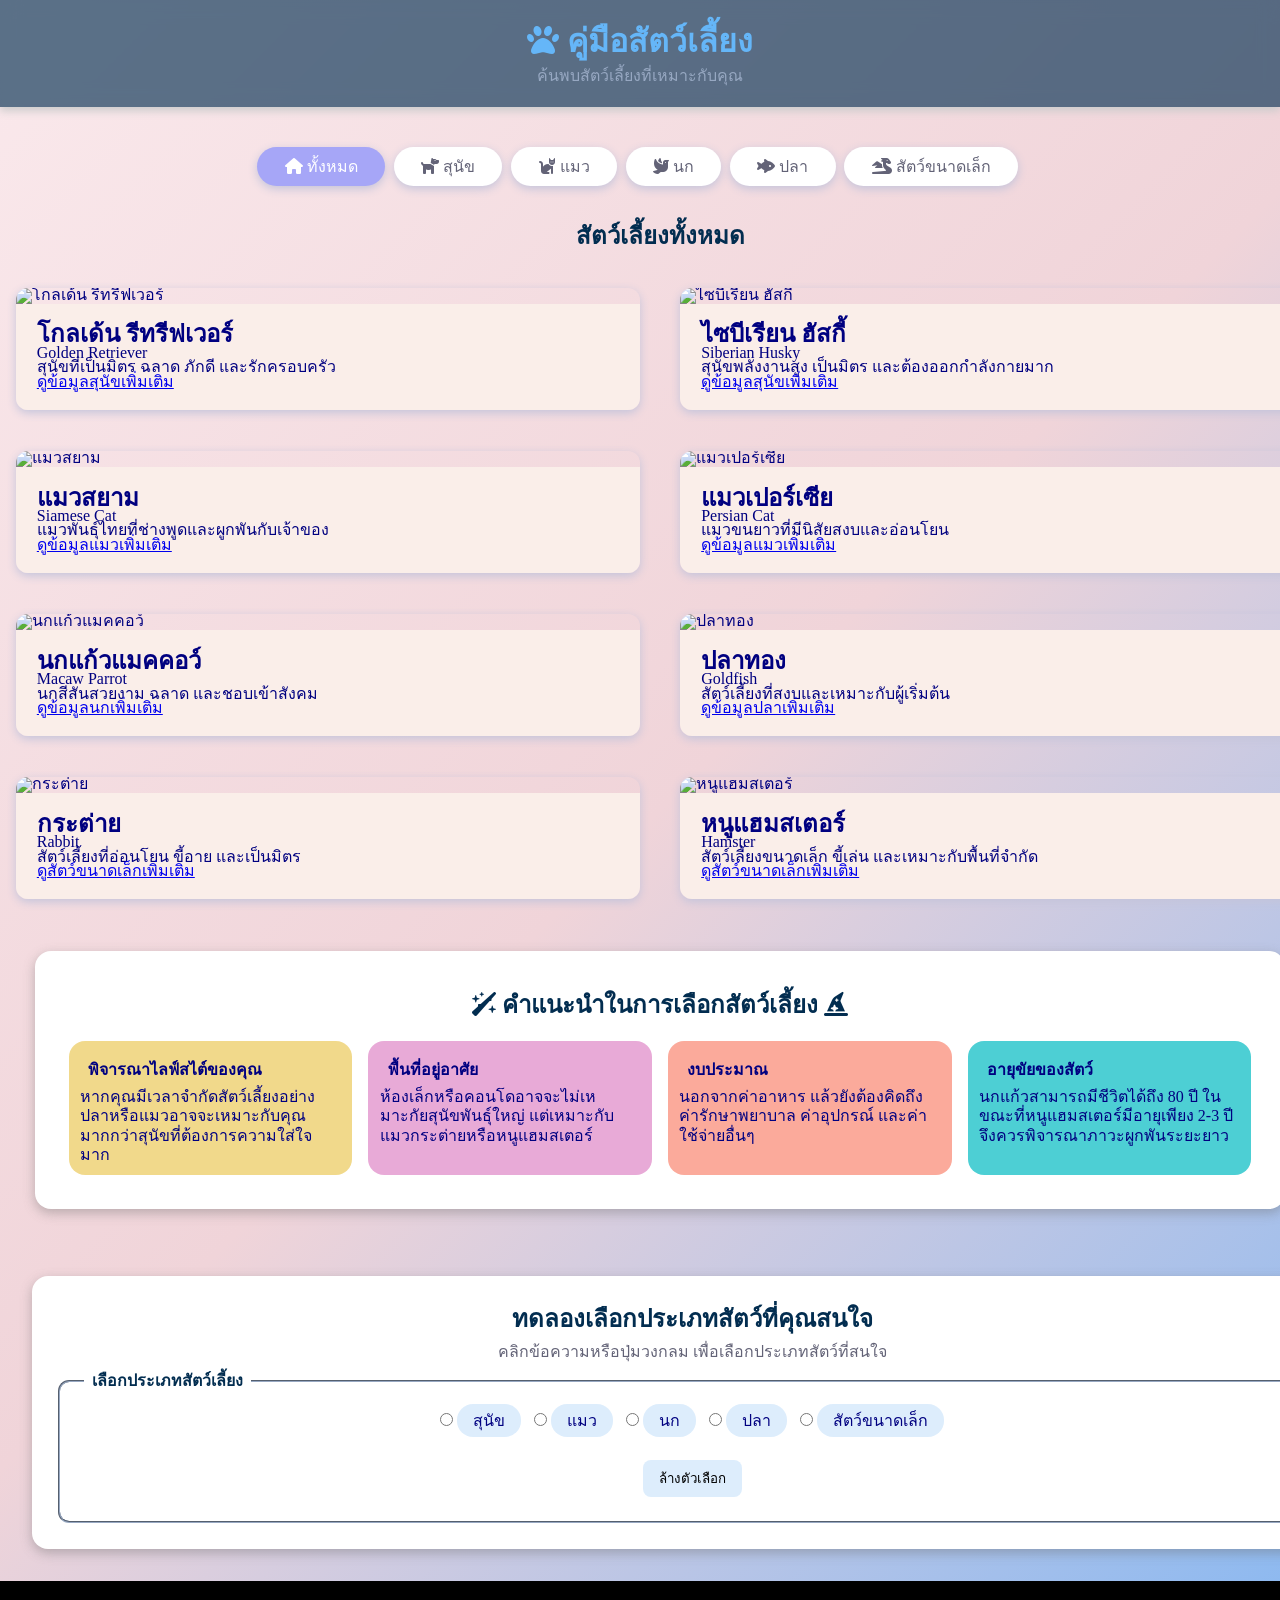
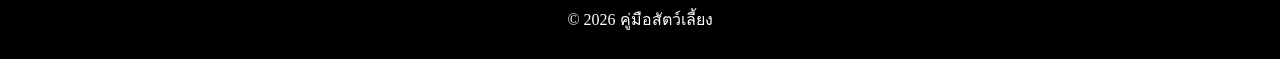
==== pet-02/index.html @ 9bc7a9c8 "pet-02" ====
<!DOCTYPE html>
<html lang="en">

<head>
    <meta charset="UTF-8">
    <meta name="viewport" content="width=device-width, initial-scale=1.0">
    <link href="https://fonts.googleapis.com/css2?family=Noto+Serif+Thai:wdth@62.5..100&display=swap" rel="stylesheet">

    <!-- Font Awesome Icons -->
    <link rel="stylesheet" href="https://cdnjs.cloudflare.com/ajax/libs/font-awesome/6.7.2/css/all.min.css">

    <title>คู่มือสัตว์เลี้ยง</title>

    <link rel="stylesheet" href="../css/pet-02-style.css">

</head>

<body>

    <!-- Header section -->
    <header class="header">
        <div class="header-content">
            <h1 class="header-title"><i class="fa-solid fa-paw"></i> คู่มือสัตว์เลี้ยง</h1>
            <p class="header-subtitle">ค้นพบสัตว์เลี้ยงที่เหมาะกับคุณ</p>
        </div>
    </header>


    <!--  radio button for pet  -->

    
        <input class="filter-radio   " type="radio" id="filter-all" name="fav-pet" checked>
        <input class="filter-radio" type="radio" id="filter-dog" name="fav-pet" >
        <input class="filter-radio" type="radio" id="filter-cat" name="fav-pet" >
        <input class="filter-radio" type="radio" id="filter-bird" name="fav-pet">
        <input class="filter-radio" type="radio" id="filter-fish" name="fav-pet" >
        <input class="filter-radio" type="radio" id="filter-small-pet" name="fav-pet" >





    <!--  navbar  -->
    <nav class="category-nav">
        <label for="filter-all"> <i class="fa-solid fa-house"></i> ทั้งหมด</label>
        <label for="filter-dog"><i class="fa-solid fa-dog"></i> สุนัข</label>
        <label for="filter-cat"><i class="fa-solid fa-cat"></i> แมว</label>
        <label for="filter-bird"><i class="fa-solid fa-dove"></i> นก</label>
        <label for="filter-fish"><i class="fa-solid fa-fish-fins"></i> ปลา</label>
        <label for="filter-small-pet"><i class="fa-solid fa-dragon"></i> สัตว์ขนาดเล็ก</label>



    </nav>


    <!-- main -->

    <main class="container">


        <h2 class="pet-title">
            <span class="category-hide show-all">สัตว์เลี้ยงทั้งหมด</span>
            <span class="category-hide show-dog">น้องสุนัข</span>
            <span class="category-hide show-cat">น้องแมว</span>
            <span class="category-hide show-bird">น้องนก</span>
            <span class="category-hide show-fish">น้องปลา</span>
            <span class="category-hide show-small-pet">น้องที่เป็นพวกตัวเล็ก</span>


        </h2>


        <div class="pet-grid">
            <article class="pet-card show-dog">
                <img src="https://i.pinimg.com/1200x/7c/4e/d8/7c4ed816a33088ee7d9ff4e930a044d1.jpg"
                    alt="โกลเด้น รีทรีฟเวอร์">

                <div class="pet-content ">
                    <h2>โกลเด้น รีทรีฟเวอร์</h2>
                    <p class="breed">Golden Retriever</p>
                    <p>สุนัขที่เป็นมิตร ฉลาด ภักดี และรักครอบครัว</p>
                    <p><a href="dog.html">ดูข้อมูลสุนัขเพิ่มเติม</a></p>
                </div>
            </article>

            <article class="pet-card show-dog">
                <img src="https://i.pinimg.com/1200x/bc/29/b2/bc29b228bd04a54a6375f3ab59ffbff7.jpg"
                    alt="ไซบีเรียน ฮัสกี้">

                <div class="pet-content">
                    <h2>ไซบีเรียน ฮัสกี้</h2>
                    <p class="breed">Siberian Husky</p>
                    <p>สุนัขพลังงานสูง เป็นมิตร และต้องออกกำลังกายมาก</p>
                    <p><a href="dog.html">ดูข้อมูลสุนัขเพิ่มเติม</a></p>
                </div>
            </article>

            <article class="pet-card show-cat">
                <img src="https://i.pinimg.com/1200x/cc/4b/df/cc4bdf53daeda08b84c4ab098f3c221b.jpg" alt="แมวสยาม">

                <div class="pet-content">
                    <h2>แมวสยาม</h2>
                    <p class="breed">Siamese Cat</p>
                    <p>แมวพันธุ์ไทยที่ช่างพูดและผูกพันกับเจ้าของ</p>
                    <p><a href="cat.html">ดูข้อมูลแมวเพิ่มเติม</a></p>
                </div>
            </article>

            <article class="pet-card show-cat">
                <img src="https://i.pinimg.com/736x/42/bf/dd/42bfddd3b14d103c4a5ca5618ec0b27f.jpg" alt="แมวเปอร์เซีย">

                <div class="pet-content">
                    <h2>แมวเปอร์เซีย</h2>
                    <p class="breed">Persian Cat</p>
                    <p>แมวขนยาวที่มีนิสัยสงบและอ่อนโยน</p>
                    <p><a href="cat.html">ดูข้อมูลแมวเพิ่มเติม</a></p>
                </div>
            </article>

            <article class="pet-card show-bird">
                <img src="https://i.pinimg.com/736x/f9/07/ec/f907ecfecd201d05cbed73ead395afbb.jpg" alt="นกแก้วแมคคอว์">

                <div class="pet-content">
                    <h2>นกแก้วแมคคอว์</h2>
                    <p class="breed">Macaw Parrot</p>
                    <p>นกสีสันสวยงาม ฉลาด และชอบเข้าสังคม</p>
                    <p><a href="bird.html">ดูข้อมูลนกเพิ่มเติม</a></p>
                </div>
            </article>

            <article class="pet-card show-fish">
                <img src="https://i.pinimg.com/736x/ee/09/4f/ee094ff4e170550e4f892e3a0fd78db3.jpg" alt="ปลาทอง">

                <div class="pet-content">
                    <h2>ปลาทอง</h2>
                    <p class="breed">Goldfish</p>
                    <p>สัตว์เลี้ยงที่สงบและเหมาะกับผู้เริ่มต้น</p>
                    <p><a href="fish.html">ดูข้อมูลปลาเพิ่มเติม</a></p>
                </div>
            </article>

            <article class="pet-card show-small-pet">
                <img src="https://i.pinimg.com/1200x/b2/a4/6e/b2a46ef9c95aa740d17433a67edd6491.jpg" alt="กระต่าย">

                <div class="pet-content">
                    <h2>กระต่าย</h2>
                    <p class="breed">Rabbit</p>
                    <p>สัตว์เลี้ยงที่อ่อนโยน ขี้อาย และเป็นมิตร</p>
                    <p><a href="small-pets.html">ดูสัตว์ขนาดเล็กเพิ่มเติม</a></p>
                </div>
            </article>

            <article class="pet-card show-small-pet">
                <img src="https://i.pinimg.com/736x/a0/43/94/a04394c647af7860799f3e99869bceec.jpg" alt="หนูแฮมสเตอร์">

                <div class="pet-content">
                    <h2>หนูแฮมสเตอร์</h2>
                    <p class="breed">Hamster</p>
                    <p>สัตว์เลี้ยงขนาดเล็ก ขี้เล่น และเหมาะกับพื้นที่จำกัด</p>
                    <p><a href="small-pets.html">ดูสัตว์ขนาดเล็กเพิ่มเติม</a></p>
                </div>
            </article>
        </div>

            <tipbox>
            
                <div class="tip-box">
                    <div class="tip-card">
                        <h2 class="tip-b"><i class="fa-solid fa-wand-sparkles"></i> คำแนะนำในการเลือกสัตว์เลี้ยง <i
                                class="fa-solid fa-hat-wizard"></i>
                        </h2>
            
                        <span class="tip-tager">
                            <div class=" tip-box-tag color-box-x">
            
                                <h4 class="tag">พิจารณาไลฟ์สไต์ของคุณ</h4>
                                หากคุณมีเวลาจำกัดสัตว์เลี้ยงอย่างปลาหรือแมวอาจจะเหมาะกับคุณมากกว่าสุนัขที่ต้องการความใส่ใจมาก
            
                            </div>
                            <div class="tip-box-tag color-box-y">
                                <h4 class="tag">พื้นที่อยู่อาศัย</h4>
                                ห้องเล็กหรือคอนโดอาจจะไม่เหมาะกัยสุนัขพันธ์ุใหญ่ แต่เหมาะกับแมวกระต่ายหรือหนูแฮมสเตอร์
                            </div>
                            <div class="tip-box-tag color-box-z">
                                <h4 class="tag">งบประมาณ</h4>
                                นอกจากค่าอาหาร แล้วยังต้องคิดถึงค่ารักษาพยาบาล ค่าอุปกรณ์ และค่าใช้จ่ายอื่นๆ
                            </div>
                            <div class="tip-box-tag color-box-o">
            
                                <h4 class="tag">อายุขัยของสัตว์</h4>
                                นกแก้วสามารถมีชีวิตได้ถึง 80 ปี ในขณะที่หนูแฮมสเตอร์มีอายุเพียง 2-3 ปี
                                จึงควรพิจารณาภาวะผูกพันระยะยาว
            
                            </div>
                        </span>
                    </div>
                </div>
            </tipbox>

        <!-- เรียนรู้การสร้าง radio button -->
        <section class="form-radio">

            <h2>ทดลองเลือกประเภทสัตว์ที่คุณสนใจ</h2>
            <p>คลิกข้อความหรือปุ่มวงกลม เพื่อเลือกประเภทสัตว์ที่สนใจ</p>


            <form action=" " method=" ">
                <fieldset>
                    <legend>เลือกประเภทสัตว์เลี้ยง</legend>

                    <div class="radio-option">
                        <div class="radio-item">
                            <input type="radio" id="fev-dog" name="fev-pet" value="สุนัข">
                            <label for="fev-dog">สุนัข</label>
                        </div>
                        <div class="radio-item">
                            <input type="radio" id="fev-cat" name="fev-pet" value="แมว">
                            <label for="fev-cat">แมว</label>
                        </div>
                        <div class="radio-item">
                            <input type="radio" id="fev-bird" name="fev-pet" value="Nok">
                            <label for="fev-bird">นก</label>
                        </div>
                        
                        <div class="radio-item">
                            <input type="radio" id="fev-fish" name="fev-pet" value="ปลา">
                            <label for="fev-fish">ปลา</label>
                        </div>
                        <div class="radio-item">
                            <input type="radio" id="fev-smallpet" name="fev-pet" value="สัตว์ขนาดเล็ก">
                            <label for="fev-smallpet">สัตว์ขนาดเล็ก</label>
                        </div>

                    </div>

                    <button type="reset" class="reset-btn">ล้างตัวเลือก</button>

                </fieldset>



            </form>

        </section>



    </main>









    <footer>
        <p>&copy; 2026 คู่มือสัตว์เลี้ยง </p>
    </footer>

</body>

</html>
---- css/pet-02-style.css ----
* {
  box-sizing: border-box;
  margin: 0;
  padding: 0;
}

html {
  scroll-behavior: smooth;
  /* font-size: 16px; */
}

body {
  line-height: 0.9;
  color: var(--text-color);
  background: linear-gradient(135deg, #fae9ec, #f0d4d9, #89b8f1);

  min-height: 100vh;
  display: flex;
  flex-direction: column;
}

:root {
  /* สีของเว็บ */
  --primary-color: #65b6f8;
  --primary-dark-color: #022d50;
  --secondary-color: #c8b0f5;
  --secodery-dark-clor: #29036e;

  /* เงา */
  --header-shadow: 0 4px 8px #cccccc;
  --card-shadow: 0 3px 10px rgb(196, 196, 219);

  /* สีขอบ */
  --border-color: #97a8c2;

  /* สีข้อความ */
  --text-color: navy;

  --nav-text-color: #636377;

  --light-text-clor: #ffffff;

  /* สีพื้น */
  --btn-bg-color: #a6a6f7;

  --footer-bg-color: black;
  --mute-bg-color:#d7eafcd5;
}

/* ======================
        Header
========================= */
.header {
  position: sticky;
  top: 0;
  backdrop-filter: blur(10px);

  background-color: #022d50a4;
  text-align: center;
  align-items: center;
  box-shadow: var(--header-shadow);
}

.header-content {
  text-align: center;
  padding-block: 1.5rem;
}

.header-title {
  color: var(--primary-color);
}

.header-subtitle {
  color: var(--border-color);
  margin-top: 0.8rem;
}

/* ======================
       nav
========================= */

.category-nav {
  padding-block: 2.5rem;
  text-align: center;

  

}

.category-nav label{

  color: var(--nav-text-color);
  padding: 0.7rem 1.7rem;
  box-shadow: var(--card-shadow);
  border-radius: 999px;
  margin-right: 0.3rem;
  background-color: var(--light-text-clor);
  transition: transform 0.5s;
  display: inline-block;
}

nav a:hover {
  transform: translateY(-10px);
}

/* hide filter */
.filter-radio{

  position: absolute;
  width: 1px;
  height: 1px;
  overflow: hidden;
  clip-path:inset(50%);


}
/* show filter*/

#filter-all:checked ~ .category-nav label[for="filter-all"], 
#filter-dog:checked ~ .category-nav label[for="filter-dog"],
#filter-cat:checked ~ .category-nav label[for="filter-cat"],
#filter-bird:checked ~ .category-nav label[for="filter-bird"],
#filter-fish:checked ~ .category-nav label[for="filter-fish"],
#filter-small-pet:checked ~ .category-nav label[for="filter-small-pet"]{
  background-color:var(--btn-bg-color) ;
  color: var(--light-text-clor);
}

/* hide title */
.category-hide {
  display: none;
}
/* show title */
#filter-all:checked ~ main .show-all,
#filter-dog:checked ~ main .show-dog,
#filter-cat:checked ~ main .show-cat,
#filter-bird:checked ~ main .show-bird,
#filter-fish:checked ~ main .show-fish,
#filter-small-pet:checked ~ main .show-small-pet
{
  display: inline;
}

/* hide card-pet */


#filter-dog:checked ~ main .pet-card ,
#filter-cat:checked ~ main .pet-card ,
#filter-bird:checked ~ main .pet-card ,
#filter-fish:checked ~ main .pet-card ,
#filter-small-pet:checked ~ main .pet-card 
{
  display: none;
}


/* show card-pet */

#filter-dog:checked ~ main .show-dog,
#filter-cat:checked ~ main .show-cat,
#filter-bird:checked ~ main .show-bird,
#filter-fish:checked ~ main .show-fish,
#filter-small-pet:checked ~ main .show-small-pet

{
  display: block;
}



nav a.active {
  background-color: var(--btn-bg-color);
  color: var(--light-text-clor);
}

/* ======================
       main
========================= */
.container {
  max-width: 1320px;
  margin: auto;
}

.pet-title {
  text-align: center;
  margin-bottom: 1.5rem;
  color: var(--primary-dark-color);
}

.pet-grid {
  display: grid;
  grid-template-columns: repeat(2, 1fr);
  gap: 0.55rem;

}

.pet-card {
  border: var(--border-color);
  box-shadow: var(--card-shadow);
  border-radius: 0.75rem;
  overflow: hidden;
  margin: 1rem;
  transition: 0.3s;
}

.pet-card img {
  height: 19rem;
  width: 100%;
  object-fit: cover;
}

.pet-card:hover {
  transform: translateY(-10px);
}

.pet-content {
  padding: 1.3rem;
  background-color: #faeee9;
}

.pet-content h2 {
  columns: var(--primary-dark-color);
}

/* ======================
       tipbox
========================= */
.head-tip {
  text-align: center;
  align-items: center;
  margin: 1rem;
}

.tip-box {
  display: flex;
  justify-content: center;
  align-items: center;
}

.tip-card {
  background-color: white;
  box-shadow: 0 4px 12px #6969696a;

  margin: 2.2rem;
  border-radius: 1rem;
  padding: 1.6rem;

  width: 82.5rem;

  text-align: center;
  align-items: center;
}
.tip-b {
  margin: 1rem;
  color: var(--primary-dark-color);
}

.tip-tager {
  display: grid;
  grid-template-columns: repeat(4, 1fr);
}

.tip-box-tag {
  padding: 0.7rem;
  /* font-size: 0.9rem; */
  line-height: 1.2;
  overflow-wrap: break-word;
  box-sizing: border-box;

  text-align: left;
  margin: 0.5rem;
  border-radius: 1rem;
}
.tag {
  margin: 0.5rem;
  text-align: left;
}
.color-box-x {
  background-color: #eed171d0;
}
.color-box-y {
  background-color: #e08ac8b9;
}
.color-box-z {
  background-color: #fa8a76b9;
}
.color-box-o {
  background-color: #04bcc2b4;
}




/* ======================
        Footer
========================= */
footer {
  background-color: var(--footer-bg-color);
  color: var(--light-text-clor);
  text-align: center;

  padding-block: 2rem;
  margin-top: auto;
}


/* ======================
        เลือกประเภทสัตว์เลี้ยง
========================= */

.form-radio {
  background-color: white;
  box-shadow: 0 4px 12px #6969696a;
  margin: 2rem;
  border-radius: 1rem;
  padding: 1.6rem;
  width: 82.5rem;

}
.form-radio h2 {
  text-align: center;
  color:#022d50;
    margin: 0.5rem;

}
.form-radio p {
  text-align: center;
  color: #636377;
    margin: 0.9rem;


}
.form-radio fieldset {
  padding: 1.5rem;
  border-color: var(--border-color);
  border-radius: 0.7rem;
}
.form-radio legend {
  padding: 0 0.5rem ;
  color:#022d50;
  font-weight: bold;

}
.form-radio legend {
  padding: 0 0.5rem ;
  color:#022d50;
  font-weight: bold;
 

}
.radio-option {
  display: flex;
  justify-content: center;
  gap: 0.8rem;
  flex-wrap:wrap ;
  

}
.radio-item label {
  background-color:var(--mute-bg-color);
  padding: 0.5rem 1rem;
  border-radius: 1rem;
  color:var(--text-color);

  cursor: pointer;
}
.radio-item input {
  accent-color: var(--btn-bg-color);
}

.radio-item input:checked + label {
  background-color:var(--secondary-color);
  color: var(--light-text-clor);


}
.reset-btn {
  background-color: var(--mute-bg-color);

  padding: 0.5rem 1rem ;
  cursor: pointer;
  border-radius: 0.5rem;
  border: none; 
  display: block;
  margin: 2rem auto 0 ;



}











/* ======================
        Responsive
========================= */
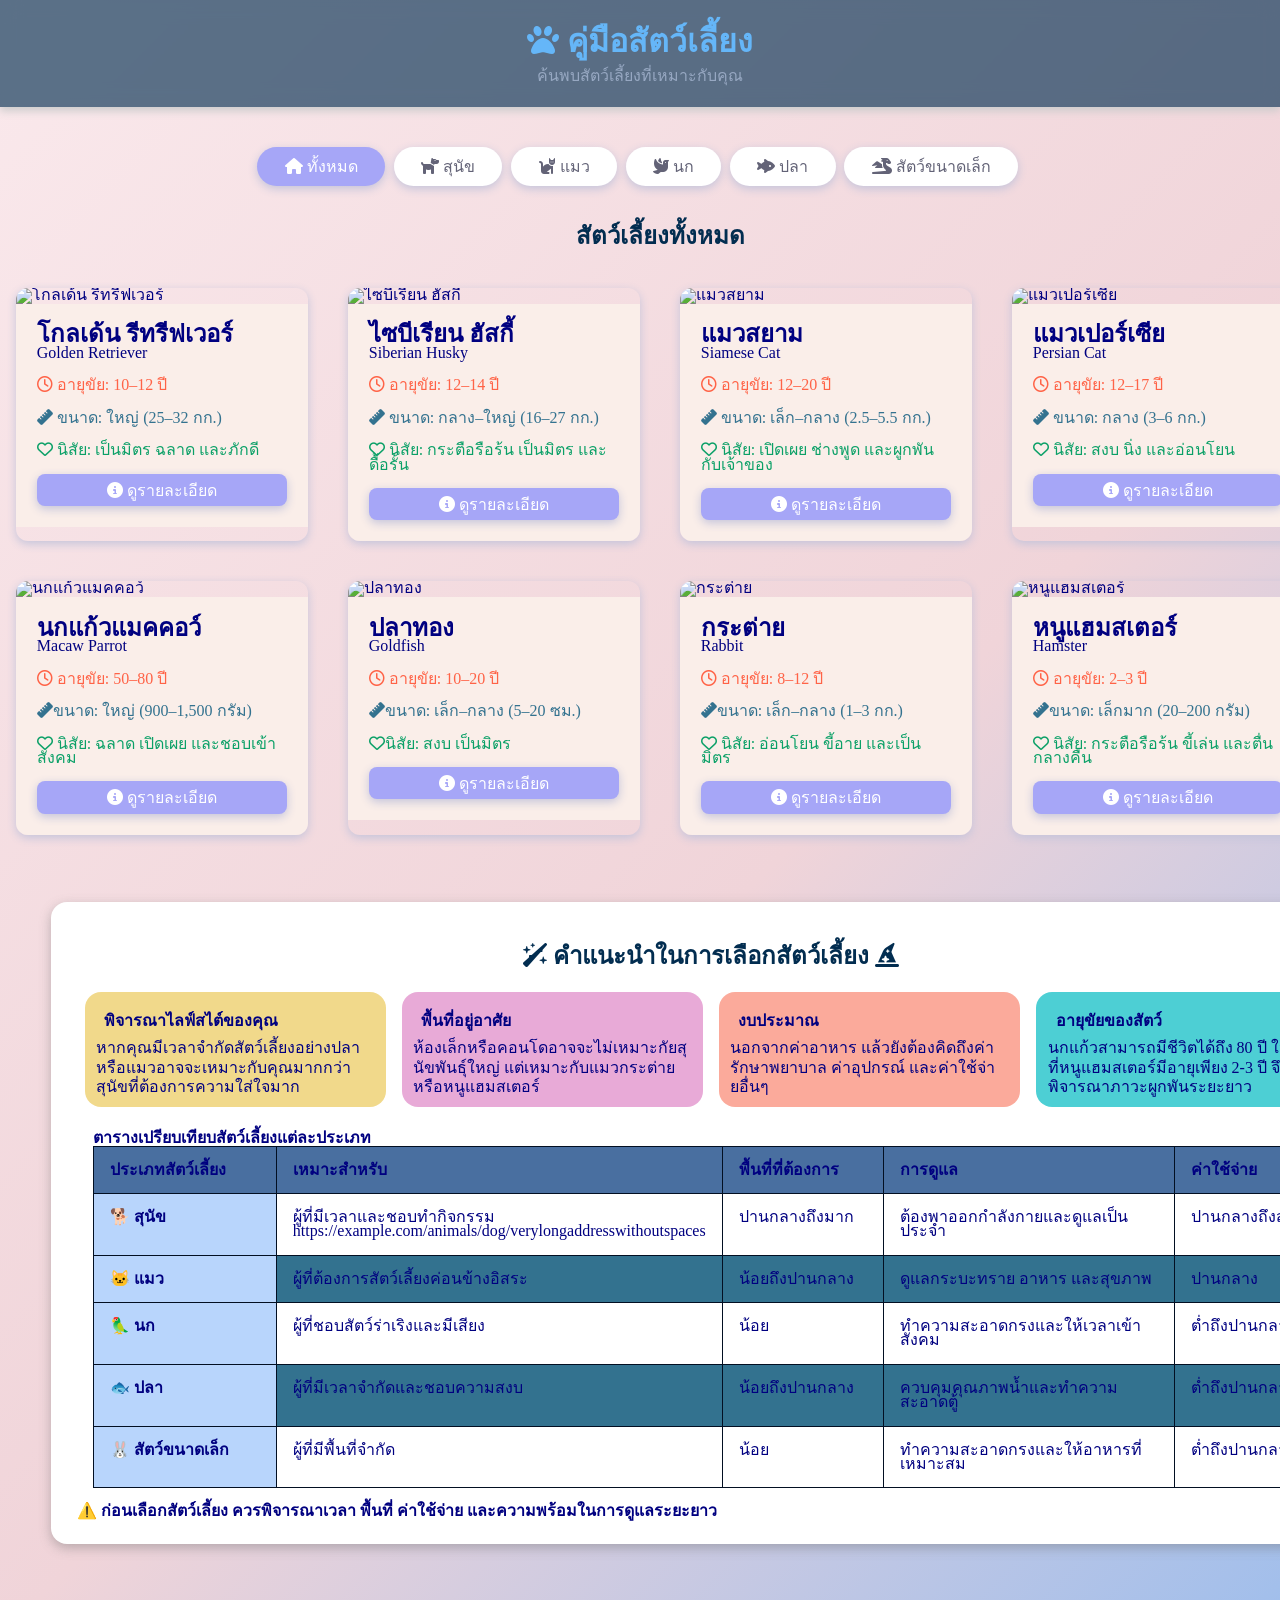
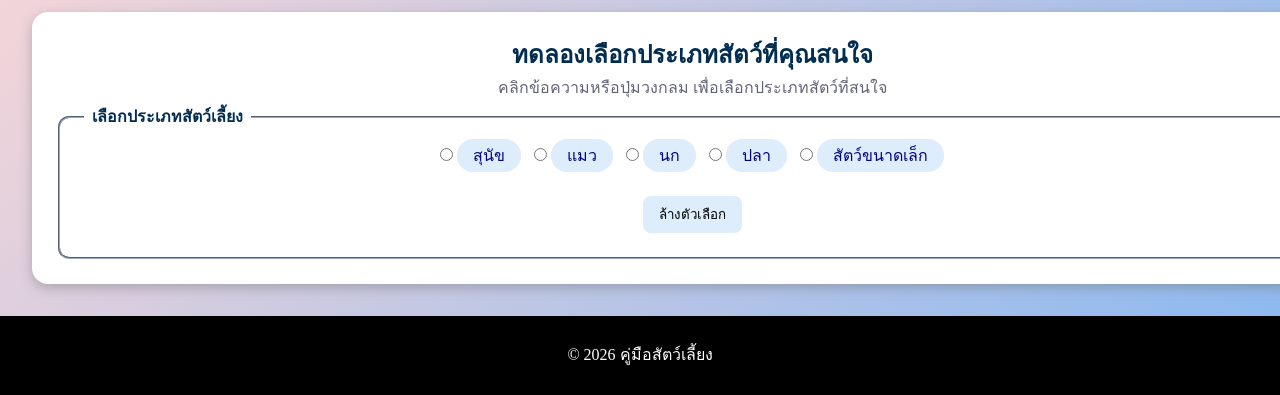
==== commit 7a11a8c1: "update" ====
--- a/pet-02/index.html
+++ b/pet-02/index.html
@@ -1,265 +1,626 @@
-<!DOCTYPE html>
+<!doctype html>
 <html lang="en">
-
-<head>
-    <meta charset="UTF-8">
-    <meta name="viewport" content="width=device-width, initial-scale=1.0">
-    <link href="https://fonts.googleapis.com/css2?family=Noto+Serif+Thai:wdth@62.5..100&display=swap" rel="stylesheet">
+  <head>
+    <meta charset="UTF-8" />
+    <meta name="viewport" content="width=device-width, initial-scale=1.0" />
+    <link
+      href="https://fonts.googleapis.com/css2?family=Noto+Serif+Thai:wdth@62.5..100&display=swap"
+      rel="stylesheet"
+    />
 
     <!-- Font Awesome Icons -->
-    <link rel="stylesheet" href="https://cdnjs.cloudflare.com/ajax/libs/font-awesome/6.7.2/css/all.min.css">
+    <link
+      rel="stylesheet"
+      href="https://cdnjs.cloudflare.com/ajax/libs/font-awesome/6.7.2/css/all.min.css"
+    />
 
     <title>คู่มือสัตว์เลี้ยง</title>
 
-    <link rel="stylesheet" href="../css/pet-02-style.css">
-
-</head>
-
-<body>
-
+    <link rel="stylesheet" href="../css/pet-02-style.css" />
+  </head>
+
+  <body>
     <!-- Header section -->
     <header class="header">
-        <div class="header-content">
-            <h1 class="header-title"><i class="fa-solid fa-paw"></i> คู่มือสัตว์เลี้ยง</h1>
-            <p class="header-subtitle">ค้นพบสัตว์เลี้ยงที่เหมาะกับคุณ</p>
-        </div>
+      <div class="header-content">
+        <h1 class="header-title">
+          <i class="fa-solid fa-paw"></i> คู่มือสัตว์เลี้ยง
+        </h1>
+        <p class="header-subtitle">ค้นพบสัตว์เลี้ยงที่เหมาะกับคุณ</p>
+      </div>
     </header>
 
-
     <!--  radio button for pet  -->
 
-    
-        <input class="filter-radio   " type="radio" id="filter-all" name="fav-pet" checked>
-        <input class="filter-radio" type="radio" id="filter-dog" name="fav-pet" >
-        <input class="filter-radio" type="radio" id="filter-cat" name="fav-pet" >
-        <input class="filter-radio" type="radio" id="filter-bird" name="fav-pet">
-        <input class="filter-radio" type="radio" id="filter-fish" name="fav-pet" >
-        <input class="filter-radio" type="radio" id="filter-small-pet" name="fav-pet" >
-
-
-
-
+    <input
+      class="filter-radio"
+      type="radio"
+      id="filter-all"
+      name="fav-pet"
+      checked
+    />
+    <input class="filter-radio" type="radio" id="filter-dog" name="fav-pet" />
+    <input class="filter-radio" type="radio" id="filter-cat" name="fav-pet" />
+    <input class="filter-radio" type="radio" id="filter-bird" name="fav-pet" />
+    <input class="filter-radio" type="radio" id="filter-fish" name="fav-pet" />
+    <input
+      class="filter-radio"
+      type="radio"
+      id="filter-small-pet"
+      name="fav-pet"
+    />
 
     <!--  navbar  -->
     <nav class="category-nav">
-        <label for="filter-all"> <i class="fa-solid fa-house"></i> ทั้งหมด</label>
-        <label for="filter-dog"><i class="fa-solid fa-dog"></i> สุนัข</label>
-        <label for="filter-cat"><i class="fa-solid fa-cat"></i> แมว</label>
-        <label for="filter-bird"><i class="fa-solid fa-dove"></i> นก</label>
-        <label for="filter-fish"><i class="fa-solid fa-fish-fins"></i> ปลา</label>
-        <label for="filter-small-pet"><i class="fa-solid fa-dragon"></i> สัตว์ขนาดเล็ก</label>
-
-
-
+      <label for="filter-all"> <i class="fa-solid fa-house"></i> ทั้งหมด</label>
+      <label for="filter-dog"><i class="fa-solid fa-dog"></i> สุนัข</label>
+      <label for="filter-cat"><i class="fa-solid fa-cat"></i> แมว</label>
+      <label for="filter-bird"><i class="fa-solid fa-dove"></i> นก</label>
+      <label for="filter-fish"><i class="fa-solid fa-fish-fins"></i> ปลา</label>
+      <label for="filter-small-pet"
+        ><i class="fa-solid fa-dragon"></i> สัตว์ขนาดเล็ก</label
+      >
     </nav>
 
-
     <!-- main -->
 
     <main class="container">
-
-
-        <h2 class="pet-title">
-            <span class="category-hide show-all">สัตว์เลี้ยงทั้งหมด</span>
-            <span class="category-hide show-dog">น้องสุนัข</span>
-            <span class="category-hide show-cat">น้องแมว</span>
-            <span class="category-hide show-bird">น้องนก</span>
-            <span class="category-hide show-fish">น้องปลา</span>
-            <span class="category-hide show-small-pet">น้องที่เป็นพวกตัวเล็ก</span>
-
-
-        </h2>
-
-
-        <div class="pet-grid">
-            <article class="pet-card show-dog">
-                <img src="https://i.pinimg.com/1200x/7c/4e/d8/7c4ed816a33088ee7d9ff4e930a044d1.jpg"
-                    alt="โกลเด้น รีทรีฟเวอร์">
-
-                <div class="pet-content ">
-                    <h2>โกลเด้น รีทรีฟเวอร์</h2>
-                    <p class="breed">Golden Retriever</p>
-                    <p>สุนัขที่เป็นมิตร ฉลาด ภักดี และรักครอบครัว</p>
-                    <p><a href="dog.html">ดูข้อมูลสุนัขเพิ่มเติม</a></p>
-                </div>
-            </article>
-
-            <article class="pet-card show-dog">
-                <img src="https://i.pinimg.com/1200x/bc/29/b2/bc29b228bd04a54a6375f3ab59ffbff7.jpg"
-                    alt="ไซบีเรียน ฮัสกี้">
-
-                <div class="pet-content">
-                    <h2>ไซบีเรียน ฮัสกี้</h2>
-                    <p class="breed">Siberian Husky</p>
-                    <p>สุนัขพลังงานสูง เป็นมิตร และต้องออกกำลังกายมาก</p>
-                    <p><a href="dog.html">ดูข้อมูลสุนัขเพิ่มเติม</a></p>
-                </div>
-            </article>
-
-            <article class="pet-card show-cat">
-                <img src="https://i.pinimg.com/1200x/cc/4b/df/cc4bdf53daeda08b84c4ab098f3c221b.jpg" alt="แมวสยาม">
-
-                <div class="pet-content">
-                    <h2>แมวสยาม</h2>
-                    <p class="breed">Siamese Cat</p>
+      <h2 class="pet-title">
+        <span class="category-hide show-all">สัตว์เลี้ยงทั้งหมด</span>
+        <span class="category-hide show-dog">น้องสุนัข</span>
+        <span class="category-hide show-cat">น้องแมว</span>
+        <span class="category-hide show-bird">น้องนก</span>
+        <span class="category-hide show-fish">น้องปลา</span>
+        <span class="category-hide show-small-pet">น้องที่เป็นพวกตัวเล็ก</span>
+      </h2>
+
+      <div class="pet-grid">
+        <article class="pet-card show-dog">
+          <img
+            src="https://i.pinimg.com/1200x/7c/4e/d8/7c4ed816a33088ee7d9ff4e930a044d1.jpg"
+            alt="โกลเด้น รีทรีฟเวอร์"
+          />
+
+          <div class="pet-content">
+            <h2>โกลเด้น รีทรีฟเวอร์</h2>
+            <p class="breed">Golden Retriever</p>
+
+            <ul class="pet-info">
+              <li class="info-lifespan">
+                <i class="fa-regular fa-clock"></i>
+                อายุขัย: 10–12 ปี
+              </li>
+              <li class="info-size">
+                <i class="fa-solid fa-ruler"></i>
+                ขนาด: ใหญ่ (25–32 กก.)
+              </li>
+              <li class="info-temperament">
+                <i class="fa-regular fa-heart"></i>
+                นิสัย: เป็นมิตร ฉลาด และภักดี
+              </li>
+            </ul>
+            <details class="pet-details">
+              <summary class="pet-btn">
+                <i class="fa-solid fa-circle-info"></i>
+                <span class="show-detail">ดูรายละเอียด</span>
+                <span class="hide-detail">ซ่อนรายละเอียด</span>
+              </summary>
+
+              <div class="pet-details-body">
+                <section>
+                  <h4>📝 รายละเอียด</h4>
+                  <p>
+                    สุนัขพันธุ์โกลเด้นเป็นสุนัขที่เป็นมิตรและรักครอบครัวมาก
+                    เหมาะสำหรับครอบครัวที่มีเด็ก มีสติปัญญาสูงและฝึกได้ง่าย
+                  </p>
+                </section>
+                <section>
+                  <h4>🏥 การดูแล</h4>
+                  <p>ออกกำลังกายสูง และหวีขนทุกวัน</p>
+                </section>
+              </div>
+            </details>
+
+            <!-- <p>สุนัขที่เป็นมิตร ฉลาด ภักดี และรักครอบครัว</p> -->
+            <!-- <p><a href="dog.html">ดูข้อมูลสุนัขเพิ่มเติม</a></p> -->
+          </div>
+        </article>
+
+        <article class="pet-card show-dog">
+          <img
+            src="https://i.pinimg.com/1200x/bc/29/b2/bc29b228bd04a54a6375f3ab59ffbff7.jpg"
+            alt="ไซบีเรียน ฮัสกี้"
+          />
+
+          <div class="pet-content">
+            <h2>ไซบีเรียน ฮัสกี้</h2>
+            <p class="breed">Siberian Husky</p>
+
+            <ul class="pet-info">
+              <li class="info-lifespan">
+                <i class="fa-regular fa-clock"></i>
+                อายุขัย: 12–14 ปี
+              </li>
+              <li class="info-size">
+                <i class="fa-solid fa-ruler"></i>
+                ขนาด: กลาง–ใหญ่ (16–27 กก.)
+              </li>
+              <li class="info-temperament">
+                <i class="fa-regular fa-heart"></i>
+                นิสัย: กระตือรือร้น เป็นมิตร และดื้อรั้น
+              </li>
+            </ul>
+
+            <details class="pet-details">
+              <summary class="pet-btn">
+                <i class="fa-solid fa-circle-info"></i>
+                <span class="show-detail">ดูรายละเอียด</span>
+                <span class="hide-detail">ซ่อนรายละเอียด</span>
+              </summary>
+              <div class="pet-details-body">
+                <section>
+                  <h4>📝 รายละเอียด</h4>
+                  <p>
+                    ไซบีเรียน ฮัสกี้มีต้นกำเนิดจากไซบีเรีย ทนทานต่ออากาศหนาว
+                    มีพลังงานสูงและต้องการการออกกำลังกายมาก
+                  </p>
+                </section>
+                <section>
+                  <h4>🏥 การดูแล</h4>
+                  <p>ออกกำลังกายสูงมาก และหวีขนบ่อย</p>
+                </section>
+              </div>
+            </details>
+            <!-- <p>สุนัขพลังงานสูง เป็นมิตร และต้องออกกำลังกายมาก</p>
+                    <p><a href="dog.html">ดูข้อมูลสุนัขเพิ่มเติม</a></p> -->
+          </div>
+        </article>
+
+        <article class="pet-card show-cat">
+          <img
+            src="https://i.pinimg.com/1200x/cc/4b/df/cc4bdf53daeda08b84c4ab098f3c221b.jpg"
+            alt="แมวสยาม"
+          />
+
+          <div class="pet-content">
+            <h2>แมวสยาม</h2>
+            <p class="breed">Siamese Cat</p>
+            <ul class="pet-info">
+              <li class="info-lifespan">
+                <i class="fa-regular fa-clock"></i>
+                อายุขัย: 12–20 ปี
+              </li>
+              <li class="info-size">
+                <i class="fa-solid fa-ruler"></i>
+                ขนาด: เล็ก–กลาง (2.5–5.5 กก.)
+              </li>
+              <li class="info-temperament">
+                <i class="fa-regular fa-heart"></i>
+                นิสัย: เปิดเผย ช่างพูด และผูกพันกับเจ้าของ
+              </li>
+            </ul>
+            <details class="pet-details">
+              <summary class="pet-btn">
+                <i class="fa-solid fa-circle-info"></i>
+                <span class="show-detail">ดูรายละเอียด</span>
+                <span class="hide-detail">ซ่อนรายละเอียด</span>
+              </summary>
+              <div class="pet-details-body">
+                <section>
+                  <h4>📝 รายละเอียด</h4>
+                  <p>
+                    แมวสยามเป็นแมวพันธุ์ไทย มีสีขาวครีมและจุดสีเข้มที่ใบหน้า หู
+                    ขา และหาง ชอบพูดคุยและเข้ากับคนได้ง่าย
+                  </p>
+                </section>
+                <section>
+                  <h4>🏥 การดูแล</h4>
+                  <p>ดูแลง่าย และหวีขนสัปดาห์ละครั้ง</p>
+                </section>
+              </div>
+            </details>
+            <!--                     
                     <p>แมวพันธุ์ไทยที่ช่างพูดและผูกพันกับเจ้าของ</p>
-                    <p><a href="cat.html">ดูข้อมูลแมวเพิ่มเติม</a></p>
-                </div>
-            </article>
-
-            <article class="pet-card show-cat">
-                <img src="https://i.pinimg.com/736x/42/bf/dd/42bfddd3b14d103c4a5ca5618ec0b27f.jpg" alt="แมวเปอร์เซีย">
-
-                <div class="pet-content">
-                    <h2>แมวเปอร์เซีย</h2>
-                    <p class="breed">Persian Cat</p>
-                    <p>แมวขนยาวที่มีนิสัยสงบและอ่อนโยน</p>
-                    <p><a href="cat.html">ดูข้อมูลแมวเพิ่มเติม</a></p>
-                </div>
-            </article>
-
-            <article class="pet-card show-bird">
-                <img src="https://i.pinimg.com/736x/f9/07/ec/f907ecfecd201d05cbed73ead395afbb.jpg" alt="นกแก้วแมคคอว์">
-
-                <div class="pet-content">
-                    <h2>นกแก้วแมคคอว์</h2>
-                    <p class="breed">Macaw Parrot</p>
-                    <p>นกสีสันสวยงาม ฉลาด และชอบเข้าสังคม</p>
-                    <p><a href="bird.html">ดูข้อมูลนกเพิ่มเติม</a></p>
-                </div>
-            </article>
-
-            <article class="pet-card show-fish">
-                <img src="https://i.pinimg.com/736x/ee/09/4f/ee094ff4e170550e4f892e3a0fd78db3.jpg" alt="ปลาทอง">
-
-                <div class="pet-content">
-                    <h2>ปลาทอง</h2>
-                    <p class="breed">Goldfish</p>
-                    <p>สัตว์เลี้ยงที่สงบและเหมาะกับผู้เริ่มต้น</p>
-                    <p><a href="fish.html">ดูข้อมูลปลาเพิ่มเติม</a></p>
-                </div>
-            </article>
-
-            <article class="pet-card show-small-pet">
-                <img src="https://i.pinimg.com/1200x/b2/a4/6e/b2a46ef9c95aa740d17433a67edd6491.jpg" alt="กระต่าย">
-
-                <div class="pet-content">
-                    <h2>กระต่าย</h2>
-                    <p class="breed">Rabbit</p>
-                    <p>สัตว์เลี้ยงที่อ่อนโยน ขี้อาย และเป็นมิตร</p>
-                    <p><a href="small-pets.html">ดูสัตว์ขนาดเล็กเพิ่มเติม</a></p>
-                </div>
-            </article>
-
-            <article class="pet-card show-small-pet">
-                <img src="https://i.pinimg.com/736x/a0/43/94/a04394c647af7860799f3e99869bceec.jpg" alt="หนูแฮมสเตอร์">
-
-                <div class="pet-content">
-                    <h2>หนูแฮมสเตอร์</h2>
-                    <p class="breed">Hamster</p>
-                    <p>สัตว์เลี้ยงขนาดเล็ก ขี้เล่น และเหมาะกับพื้นที่จำกัด</p>
-                    <p><a href="small-pets.html">ดูสัตว์ขนาดเล็กเพิ่มเติม</a></p>
-                </div>
-            </article>
+                    <p><a href="cat.html">ดูข้อมูลแมวเพิ่มเติม</a></p> -->
+          </div>
+        </article>
+
+        <article class="pet-card show-cat">
+          <img
+            src="https://i.pinimg.com/736x/42/bf/dd/42bfddd3b14d103c4a5ca5618ec0b27f.jpg"
+            alt="แมวเปอร์เซีย"
+          />
+
+          <div class="pet-content">
+            <h2>แมวเปอร์เซีย</h2>
+            <p class="breed">Persian Cat</p>
+            <ul class="pet-info">
+              <li class="info-lifespan">
+                <i class="fa-regular fa-clock"></i>
+                อายุขัย: 12–17 ปี
+              </li>
+              <li class="info-size">
+                <i class="fa-solid fa-ruler"></i>
+                ขนาด: กลาง (3–6 กก.)
+              </li>
+              <li class="info-temperament">
+                <i class="fa-regular fa-heart"></i>
+                นิสัย: สงบ นิ่ง และอ่อนโยน
+              </li>
+            </ul>
+            <details class="pet-details">
+              <summary class="pet-btn">
+                <i class="fa-solid fa-circle-info"></i>
+                <span class="show-detail">ดูรายละเอียด</span>
+                <span class="hide-detail">ซ่อนรายละเอียด</span>
+              </summary>
+
+              <div class="pet-details-body">
+                <section>
+                  <h4>📝 รายละเอียด</h4>
+                  <p>
+                    แมวเปอร์เซียมีขนยาวและหนานุ่ม ใบหน้าแบนและตาโต
+                    นิสัยสงบและชอบอยู่ในบ้าน ต้องดูแลขนเป็นพิเศษ
+                  </p>
+                </section>
+                <section>
+                  <h4>🏥 การดูแล</h4>
+                  <p>หวีขนทุกวัน และดูแลดวงตาเป็นพิเศษ</p>
+                </section>
+              </div>
+            </details>
+            <!-- <p>แมวขนยาวที่มีนิสัยสงบและอ่อนโยน</p>
+                    <p><a href="cat.html">ดูข้อมูลแมวเพิ่มเติม</a></p> -->
+          </div>
+        </article>
+
+        <article class="pet-card show-bird">
+          <img
+            src="https://i.pinimg.com/736x/f9/07/ec/f907ecfecd201d05cbed73ead395afbb.jpg"
+            alt="นกแก้วแมคคอว์"
+          />
+
+          <div class="pet-content">
+            <h2>นกแก้วแมคคอว์</h2>
+            <p class="breed">Macaw Parrot</p>
+
+            <ul class="pet-info">
+              <li class="info-lifespan">
+                <i class="fa-regular fa-clock"></i> อายุขัย: 50–80 ปี
+              </li>
+              <li class="info-size">
+                <i class="fa-solid fa-ruler"></i>ขนาด: ใหญ่ (900–1,500 กรัม)
+              </li>
+              <li class="info-temperament">
+                <i class="fa-regular fa-heart"></i> นิสัย: ฉลาด เปิดเผย
+                และชอบเข้าสังคม
+              </li>
+            </ul>
+
+            <details class="pet-details">
+              <summary class="pet-btn">
+                <i class="fa-solid fa-circle-info"></i>
+                <span class="show-detail">ดูรายละเอียด</span>
+                <span class="hide-detail">ซ่อนรายละเอียด</span>
+              </summary>
+
+              <div class="pet-details-body">
+                <section>
+                  <h4>📝 รายละเอียด</h4>
+                  <p>
+                    นกแก้วแมคคอว์เป็นนกขนาดใหญ่ที่มีสีสันสวยงาม
+                    สามารถเลียนเสียงคนพูดได้ มีอายุยืนและต้องการความใส่ใจมาก
+                  </p>
+                </section>
+                <section>
+                  <h4>🏥 การดูแล</h4>
+                  <p>ต้องการกรงขนาดใหญ่และปฏิสัมพันธ์ทุกวัน</p>
+                </section>
+              </div>
+            </details>
+
+            <!-- <p>นกสีสันสวยงาม ฉลาด และชอบเข้าสังคม</p>
+                    <p><a href="bird.html">ดูข้อมูลนกเพิ่มเติม</a></p> -->
+          </div>
+        </article>
+
+        <article class="pet-card show-fish">
+          <img
+            src="https://i.pinimg.com/736x/ee/09/4f/ee094ff4e170550e4f892e3a0fd78db3.jpg"
+            alt="ปลาทอง"
+          />
+
+          <div class="pet-content">
+            <h2>ปลาทอง</h2>
+            <p class="breed">Goldfish</p>
+
+            <ul class="pet-info">
+              <li class="info-lifespan">
+                <i class="fa-regular fa-clock"></i>
+                อายุขัย: 10–20 ปี
+              </li>
+              <li class="info-size">
+                <i class="fa-solid fa-ruler"></i>ขนาด: เล็ก–กลาง (5–20 ซม.)
+              </li>
+              <li class="info-temperament">
+                <i class="fa-regular fa-heart"></i>นิสัย: สงบ เป็นมิตร
+              </li>
+            </ul>
+
+            <details class="pet-details">
+              <summary class="pet-btn">
+                <i class="fa-solid fa-circle-info"></i>
+                <span class="show-detail ">ดูรายละเอียด</span
+                ><span class="hide-detail">ซ่อนรายละเอียด</span>
+              </summary>
+              <div class="pet-details-body">
+                <section>
+                  <h4>📝 รายละเอียด</h4>
+                  <p>
+                    ปลาทองเป็นสัตว์เลี้ยงที่ดูแลง่ายและเหมาะสำหรับผู้เริ่มต้น
+                    มีหลายสายพันธุ์และต้องการพื้นที่ว่ายน้ำที่เพียงพอ
+                  </p>
+                </section>
+                <section>
+                  <h4>🏥 การดูแล</h4>
+                  <p>เปลี่ยนน้ำสม่ำเสมอ และให้อาหารวันละ 1–2 ครั้ง</p>
+                </section>
+              </div>
+            </details>
+            <!-- <p>สัตว์เลี้ยงที่สงบและเหมาะกับผู้เริ่มต้น</p>
+                    <p><a href="fish.html">ดูข้อมูลปลาเพิ่มเติม</a></p> -->
+          </div>
+        </article>
+
+        <article class="pet-card show-small-pet">
+          <img
+            src="https://i.pinimg.com/1200x/b2/a4/6e/b2a46ef9c95aa740d17433a67edd6491.jpg"
+            alt="กระต่าย"
+          />
+
+          <div class="pet-content">
+            <h2>กระต่าย</h2>
+            <p class="breed">Rabbit</p>
+
+            <ul class="pet-info">
+              <li class="info-lifespan">
+                <i class="fa-regular fa-clock"></i> อายุขัย: 8–12 ปี
+              </li>
+              <li class="info-size">
+                <i class="fa-solid fa-ruler"></i>ขนาด: เล็ก–กลาง (1–3 กก.)
+              </li>
+              <li class="info-temperament">
+                <i class="fa-regular fa-heart"></i> นิสัย: อ่อนโยน ขี้อาย
+                และเป็นมิตร
+              </li>
+            </ul>
+
+            <details class="pet-details">
+              <summary class="pet-btn">
+                <i class="fa-solid fa-circle-info"></i>
+                <span class="show-detail ">ดูรายละเอียด</span
+                ><span class="hide-detail">ซ่อนรายละเอียด</span>
+              </summary>
+              <div class="pet-details-body">
+                <section>
+                  <h4>📝 รายละเอียด</h4>
+                  <p>
+                    กระต่ายเป็นสัตว์เลี้ยงที่น่ารักและเหมาะกับครอบครัว
+                    ชอบกินหญ้าและผัก และต้องการพื้นที่สำหรับวิ่งเล่น
+                  </p>
+                </section>
+                <section>
+                  <h4>🏥 การดูแล</h4>
+                  <p>ดูแลขนบ่อย ให้อาหารประเภทหญ้าและผัก</p>
+                </section>
+              </div>
+            </details>
+            <!-- <p>สัตว์เลี้ยงที่อ่อนโยน ขี้อาย และเป็นมิตร</p>
+                    <p><a href="small-pets.html">ดูสัตว์ขนาดเล็กเพิ่มเติม</a></p> -->
+          </div>
+        </article>
+
+        <article class="pet-card show-small-pet">
+          <img
+            src="https://i.pinimg.com/736x/a0/43/94/a04394c647af7860799f3e99869bceec.jpg"
+            alt="หนูแฮมสเตอร์"
+          />
+
+          <div class="pet-content">
+            <h2>หนูแฮมสเตอร์</h2>
+            <p class="breed">Hamster</p>
+
+            <ul class="pet-info">
+              <li class="info-lifespan">
+                <i class="fa-regular fa-clock"></i> อายุขัย: 2–3 ปี
+              </li>
+              <li class="info-size">
+                <i class="fa-solid fa-ruler"></i>ขนาด: เล็กมาก (20–200 กรัม)
+              </li>
+              <li class="info-temperament">
+                <i class="fa-regular fa-heart"></i> นิสัย: กระตือรือร้น ขี้เล่น
+                และตื่นกลางคืน
+              </li>
+            </ul>
+
+            <details class="pet-details">
+              <summary class="pet-btn">
+                <i class="fa-solid fa-circle-info"></i>
+                <span class="show-detail">ดูรายละเอียด</span
+                ><span class="hide-detail">ซ่อนรายละเอียด</span>
+              </summary>
+              <div class="pet-details-body">
+                <section>
+                  <h4>📝 รายละเอียด</h4>
+                  <p>
+                    แฮมสเตอร์เหมาะสำหรับผู้ที่มีพื้นที่จำกัด
+                    กระตือรือร้นในเวลากลางคืนและมีพฤติกรรมชอบเก็บอาหาร
+                  </p>
+                </section>
+                <section>
+                  <h4>🏥 การดูแล</h4>
+                  <p>ทำความสะอาดกรงสัปดาห์ละครั้งและจัดเตรียมวงล้อวิ่ง</p>
+                </section>
+              </div>
+            </details>
+            <!-- <p>สัตว์เลี้ยงขนาดเล็ก ขี้เล่น และเหมาะกับพื้นที่จำกัด</p>
+                    <p><a href="small-pets.html">ดูสัตว์ขนาดเล็กเพิ่มเติม</a></p> -->
+          </div>
+        </article>
+      </div>
+
+      <tipbox>
+        <div class="tip-box">
+          <div class="tip-card">
+            <h2 class="tip-b">
+              <i class="fa-solid fa-wand-sparkles"></i>
+              คำแนะนำในการเลือกสัตว์เลี้ยง
+              <i class="fa-solid fa-hat-wizard"></i>
+            </h2>
+
+            <span class="tip-tager">
+              <div class="tip-box-tag color-box-x">
+                <h4 class="tag">พิจารณาไลฟ์สไต์ของคุณ</h4>
+                หากคุณมีเวลาจำกัดสัตว์เลี้ยงอย่างปลาหรือแมวอาจจะเหมาะกับคุณมากกว่าสุนัขที่ต้องการความใส่ใจมาก
+              </div>
+              <div class="tip-box-tag color-box-y">
+                <h4 class="tag">พื้นที่อยู่อาศัย</h4>
+                ห้องเล็กหรือคอนโดอาจจะไม่เหมาะกัยสุนัขพันธ์ุใหญ่
+                แต่เหมาะกับแมวกระต่ายหรือหนูแฮมสเตอร์
+              </div>
+              <div class="tip-box-tag color-box-z">
+                <h4 class="tag">งบประมาณ</h4>
+                นอกจากค่าอาหาร แล้วยังต้องคิดถึงค่ารักษาพยาบาล ค่าอุปกรณ์
+                และค่าใช้จ่ายอื่นๆ
+              </div>
+              <div class="tip-box-tag color-box-o">
+                <h4 class="tag">อายุขัยของสัตว์</h4>
+                นกแก้วสามารถมีชีวิตได้ถึง 80 ปี ในขณะที่หนูแฮมสเตอร์มีอายุเพียง
+                2-3 ปี จึงควรพิจารณาภาวะผูกพันระยะยาว
+              </div>
+              
+            </span>
+            <div class="table-responsive">
+              <table class="pet-table">
+                <caption>
+                  ตารางเปรียบเทียบสัตว์เลี้ยงแต่ละประเภท
+                </caption>
+            
+                <thead>
+                  <tr>
+                    <th scope="col">ประเภทสัตว์เลี้ยง</th>
+                    <th scope="col">เหมาะสำหรับ</th>
+                    <th scope="col">พื้นที่ที่ต้องการ</th>
+                    <th scope="col">การดูแล</th>
+                    <th scope="col">ค่าใช้จ่าย</th>
+                  </tr>
+                </thead>
+            
+                <!-- scope="col" ช่วยด้าน Accessibility ทำให้โปรแกรมอ่านหน้าจอเข้าใจอย่างชัดเจนว่าเซลล์นี้เป็นหัวข้อของคอลัมน์ใด -->
+            
+            
+                <tbody>
+                  <tr>
+                    <th scope="row">🐕 สุนัข</th>
+                    <td>ผู้ที่มีเวลาและชอบทำกิจกรรม
+                      https://example.com/animals/dog/verylongaddresswithoutspaces
+                    </td>
+                    <td>ปานกลางถึงมาก</td>
+                    <td>ต้องพาออกกำลังกายและดูแลเป็นประจำ</td>
+                    <td>ปานกลางถึงสูง</td>
+                  </tr>
+            
+                  <tr>
+                    <th scope="row">🐱 แมว</th>
+                    <td>ผู้ที่ต้องการสัตว์เลี้ยงค่อนข้างอิสระ</td>
+                    <td>น้อยถึงปานกลาง</td>
+                    <td>ดูแลกระบะทราย อาหาร และสุขภาพ</td>
+                    <td>ปานกลาง</td>
+                  </tr>
+            
+                  <tr>
+                    <th scope="row">🦜 นก</th>
+                    <td>ผู้ที่ชอบสัตว์ร่าเริงและมีเสียง</td>
+                    <td>น้อย</td>
+                    <td>ทำความสะอาดกรงและให้เวลาเข้าสังคม</td>
+                    <td>ต่ำถึงปานกลาง</td>
+                  </tr>
+            
+                  <tr>
+                    <th scope="row">🐟 ปลา</th>
+                    <td>ผู้ที่มีเวลาจำกัดและชอบความสงบ</td>
+                    <td>น้อยถึงปานกลาง</td>
+                    <td>ควบคุมคุณภาพน้ำและทำความสะอาดตู้</td>
+                    <td>ต่ำถึงปานกลาง</td>
+                  </tr>
+            
+                  <tr>
+                    <th scope="row">🐰 สัตว์ขนาดเล็ก</th>
+                    <td>ผู้ที่มีพื้นที่จำกัด</td>
+                    <td>น้อย</td>
+                    <td>ทำความสะอาดกรงและให้อาหารที่เหมาะสม</td>
+                    <td>ต่ำถึงปานกลาง</td>
+                  </tr>
+                </tbody>
+              </table>
+            </div>
+            
+            <p class="guide-note">
+              ⚠️ ก่อนเลือกสัตว์เลี้ยง ควรพิจารณาเวลา พื้นที่
+              ค่าใช้จ่าย และความพร้อมในการดูแลระยะยาว
+            </p>
+          </div>
+          
         </div>
 
-            <tipbox>
-            
-                <div class="tip-box">
-                    <div class="tip-card">
-                        <h2 class="tip-b"><i class="fa-solid fa-wand-sparkles"></i> คำแนะนำในการเลือกสัตว์เลี้ยง <i
-                                class="fa-solid fa-hat-wizard"></i>
-                        </h2>
-            
-                        <span class="tip-tager">
-                            <div class=" tip-box-tag color-box-x">
-            
-                                <h4 class="tag">พิจารณาไลฟ์สไต์ของคุณ</h4>
-                                หากคุณมีเวลาจำกัดสัตว์เลี้ยงอย่างปลาหรือแมวอาจจะเหมาะกับคุณมากกว่าสุนัขที่ต้องการความใส่ใจมาก
-            
-                            </div>
-                            <div class="tip-box-tag color-box-y">
-                                <h4 class="tag">พื้นที่อยู่อาศัย</h4>
-                                ห้องเล็กหรือคอนโดอาจจะไม่เหมาะกัยสุนัขพันธ์ุใหญ่ แต่เหมาะกับแมวกระต่ายหรือหนูแฮมสเตอร์
-                            </div>
-                            <div class="tip-box-tag color-box-z">
-                                <h4 class="tag">งบประมาณ</h4>
-                                นอกจากค่าอาหาร แล้วยังต้องคิดถึงค่ารักษาพยาบาล ค่าอุปกรณ์ และค่าใช้จ่ายอื่นๆ
-                            </div>
-                            <div class="tip-box-tag color-box-o">
-            
-                                <h4 class="tag">อายุขัยของสัตว์</h4>
-                                นกแก้วสามารถมีชีวิตได้ถึง 80 ปี ในขณะที่หนูแฮมสเตอร์มีอายุเพียง 2-3 ปี
-                                จึงควรพิจารณาภาวะผูกพันระยะยาว
-            
-                            </div>
-                        </span>
-                    </div>
-                </div>
-            </tipbox>
-
-        <!-- เรียนรู้การสร้าง radio button -->
-        <section class="form-radio">
-
-            <h2>ทดลองเลือกประเภทสัตว์ที่คุณสนใจ</h2>
-            <p>คลิกข้อความหรือปุ่มวงกลม เพื่อเลือกประเภทสัตว์ที่สนใจ</p>
-
-
-            <form action=" " method=" ">
-                <fieldset>
-                    <legend>เลือกประเภทสัตว์เลี้ยง</legend>
-
-                    <div class="radio-option">
-                        <div class="radio-item">
-                            <input type="radio" id="fev-dog" name="fev-pet" value="สุนัข">
-                            <label for="fev-dog">สุนัข</label>
-                        </div>
-                        <div class="radio-item">
-                            <input type="radio" id="fev-cat" name="fev-pet" value="แมว">
-                            <label for="fev-cat">แมว</label>
-                        </div>
-                        <div class="radio-item">
-                            <input type="radio" id="fev-bird" name="fev-pet" value="Nok">
-                            <label for="fev-bird">นก</label>
-                        </div>
-                        
-                        <div class="radio-item">
-                            <input type="radio" id="fev-fish" name="fev-pet" value="ปลา">
-                            <label for="fev-fish">ปลา</label>
-                        </div>
-                        <div class="radio-item">
-                            <input type="radio" id="fev-smallpet" name="fev-pet" value="สัตว์ขนาดเล็ก">
-                            <label for="fev-smallpet">สัตว์ขนาดเล็ก</label>
-                        </div>
-
-                    </div>
-
-                    <button type="reset" class="reset-btn">ล้างตัวเลือก</button>
-
-                </fieldset>
-
-
-
-            </form>
-
-        </section>
-
-
-
+      </tipbox>
+
+      <!-- เรียนรู้การสร้าง radio button -->
+      <section class="form-radio">
+        <h2>ทดลองเลือกประเภทสัตว์ที่คุณสนใจ</h2>
+        <p>คลิกข้อความหรือปุ่มวงกลม เพื่อเลือกประเภทสัตว์ที่สนใจ</p>
+
+        <form action=" " method=" ">
+          <fieldset>
+            <legend>เลือกประเภทสัตว์เลี้ยง</legend>
+
+            <div class="radio-option">
+              <div class="radio-item">
+                <input type="radio" id="fev-dog" name="fev-pet" value="สุนัข" />
+                <label for="fev-dog">สุนัข</label>
+              </div>
+              <div class="radio-item">
+                <input type="radio" id="fev-cat" name="fev-pet" value="แมว" />
+                <label for="fev-cat">แมว</label>
+              </div>
+              <div class="radio-item">
+                <input type="radio" id="fev-bird" name="fev-pet" value="Nok" />
+                <label for="fev-bird">นก</label>
+              </div>
+
+              <div class="radio-item">
+                <input type="radio" id="fev-fish" name="fev-pet" value="ปลา" />
+                <label for="fev-fish">ปลา</label>
+              </div>
+              <div class="radio-item">
+                <input
+                  type="radio"
+                  id="fev-smallpet"
+                  name="fev-pet"
+                  value="สัตว์ขนาดเล็ก"
+                />
+                <label for="fev-smallpet">สัตว์ขนาดเล็ก</label>
+              </div>
+            </div>
+
+            <button type="reset" class="reset-btn">ล้างตัวเลือก</button>
+          </fieldset>
+        </form>
+      </section>
     </main>
 
-
-
-
-
-
-
-
-
     <footer>
-        <p>&copy; 2026 คู่มือสัตว์เลี้ยง </p>
+      <p>&copy; 2026 คู่มือสัตว์เลี้ยง</p>
     </footer>
-
-</body>
-
-</html>+  </body>
+</html>
--- a/css/pet-02-style.css
+++ b/css/pet-02-style.css
@@ -36,6 +36,12 @@
   /* สีข้อความ */
   --text-color: navy;
 
+  --red-text-color:tomato ;
+    --green-text-color:#0ba067 ;
+
+      --blue-text-color:#33728f ;
+
+
   --nav-text-color: #636377;
 
   --light-text-clor: #ffffff;
@@ -44,8 +50,66 @@
   --btn-bg-color: #a6a6f7;
 
   --footer-bg-color: black;
-  --mute-bg-color:#d7eafcd5;
-}
+  --mute-bg-color: #d7eafcd5;
+}
+
+.pet-details summary {
+  list-style: none;
+}
+
+.pet-btn {
+  background-color: var(--btn-bg-color);
+  padding: 0.5rem;
+
+  text-align: center;
+  color: var(--light-text-clor);
+  border-radius: 0.5rem;
+  box-shadow: var(--card-shadow);
+
+  cursor: pointer;
+
+  transition: transform 0.5s;
+}
+
+.pet-btn:hover {
+  transform: translateY(-3px);
+  background-color: var(--primary-dark-color);
+}
+
+
+
+.hide-detail {
+  display: none;
+
+}
+
+.pet-details[open] .hide-detail {
+  display: inline;
+
+}
+.pet-details[open] .show-detail {
+  display: none;
+
+}
+
+.pet-details-body {
+  margin-top: 1rem;
+  animation: appear 0.5s ease-out ;
+}
+@keyframes appear {
+  from {opacity: 0; transform: translateY(-20px);}
+  to {opacity: 1; transform: translateY(0);}
+}
+
+.pet-details-body section+section {
+  margin-top: 1rem;
+}
+.pet-details-body p,h4 {
+  gap: 1rem;
+  margin: 1rem;
+
+}
+
 
 /* ======================
         Header
@@ -82,13 +146,9 @@
 .category-nav {
   padding-block: 2.5rem;
   text-align: center;
-
-  
-
-}
-
-.category-nav label{
-
+}
+
+.category-nav label {
   color: var(--nav-text-color);
   padding: 0.7rem 1.7rem;
   box-shadow: var(--card-shadow);
@@ -104,25 +164,22 @@
 }
 
 /* hide filter */
-.filter-radio{
-
+.filter-radio {
   position: absolute;
   width: 1px;
   height: 1px;
   overflow: hidden;
-  clip-path:inset(50%);
-
-
+  clip-path: inset(50%);
 }
 /* show filter*/
 
-#filter-all:checked ~ .category-nav label[for="filter-all"], 
+#filter-all:checked ~ .category-nav label[for="filter-all"],
 #filter-dog:checked ~ .category-nav label[for="filter-dog"],
 #filter-cat:checked ~ .category-nav label[for="filter-cat"],
 #filter-bird:checked ~ .category-nav label[for="filter-bird"],
 #filter-fish:checked ~ .category-nav label[for="filter-fish"],
-#filter-small-pet:checked ~ .category-nav label[for="filter-small-pet"]{
-  background-color:var(--btn-bg-color) ;
+#filter-small-pet:checked ~ .category-nav label[for="filter-small-pet"] {
+  background-color: var(--btn-bg-color);
   color: var(--light-text-clor);
 }
 
@@ -136,23 +193,19 @@
 #filter-cat:checked ~ main .show-cat,
 #filter-bird:checked ~ main .show-bird,
 #filter-fish:checked ~ main .show-fish,
-#filter-small-pet:checked ~ main .show-small-pet
-{
+#filter-small-pet:checked ~ main .show-small-pet {
   display: inline;
 }
 
 /* hide card-pet */
 
-
-#filter-dog:checked ~ main .pet-card ,
-#filter-cat:checked ~ main .pet-card ,
-#filter-bird:checked ~ main .pet-card ,
-#filter-fish:checked ~ main .pet-card ,
-#filter-small-pet:checked ~ main .pet-card 
-{
+#filter-dog:checked ~ main .pet-card,
+#filter-cat:checked ~ main .pet-card,
+#filter-bird:checked ~ main .pet-card,
+#filter-fish:checked ~ main .pet-card,
+#filter-small-pet:checked ~ main .pet-card {
   display: none;
 }
-
 
 /* show card-pet */
 
@@ -160,19 +213,19 @@
 #filter-cat:checked ~ main .show-cat,
 #filter-bird:checked ~ main .show-bird,
 #filter-fish:checked ~ main .show-fish,
-#filter-small-pet:checked ~ main .show-small-pet
-
-{
+#filter-small-pet:checked ~ main .show-small-pet {
   display: block;
 }
-
-
 
 nav a.active {
   background-color: var(--btn-bg-color);
   color: var(--light-text-clor);
 }
 
+
+
+
+
 /* ======================
        main
 ========================= */
@@ -189,9 +242,8 @@
 
 .pet-grid {
   display: grid;
-  grid-template-columns: repeat(2, 1fr);
-  gap: 0.55rem;
-
+  grid-template-columns: repeat(4, 1fr);
+  gap: 0.5rem;
 }
 
 .pet-card {
@@ -222,6 +274,8 @@
   columns: var(--primary-dark-color);
 }
 
+
+
 /* ======================
        tipbox
 ========================= */
@@ -232,9 +286,10 @@
 }
 
 .tip-box {
-  display: flex;
-  justify-content: center;
-  align-items: center;
+  display: grid;
+  grid-template-columns: repeat(auto-fit, minmax(min(100%,250px),1fr));
+  gap: 1.5rem;
+
 }
 
 .tip-card {
@@ -287,7 +342,73 @@
 .color-box-o {
   background-color: #04bcc2b4;
 }
-
+/* ======================
+        table
+========================= */
+.tip-box,
+.pet-table {
+
+
+  border-collapse: collapse;
+  margin: 1rem;
+
+  table-layout: fixed;
+
+}
+.pet-table td ,
+.pet-table th {
+    border: 1px solid #020f22;
+    padding: 1rem;
+     text-align: left;
+  
+
+    vertical-align: top;
+
+    overflow-wrap: break-word;
+ 
+}
+.guide-note,
+.pet-table caption {
+  text-align: left;
+  font-weight: bold;
+  color: var(--text-color);
+
+  caption-side: top;
+
+}
+
+.pet-table thead th {
+  width: 200px;
+  background-color: #496fa0;
+   text-align: left;
+
+}
+.pet-table tbody th {
+  width: 200px;
+  background-color: #b8d5fc;
+  text-align: left;
+
+  white-space: nowrap;
+
+}
+/* .pet-table thead th:nth-child(1){width: 300px;} */
+.pet-table thead th:nth-child(2){width: 400px;}
+.pet-table thead th:nth-child(3){width: 200px;}
+.pet-table thead th:nth-child(4){width: 400px;}
+.pet-table thead th:nth-child(5){width: 200px;}
+
+.pet-table tbody tr:nth-child(even) {
+  background-color: #33728f;
+
+}
+.pet-table tbody tr:hover {
+  background-color: #f0d4d9;
+}
+
+.table-responsive {
+  width: 100%;
+  overflow: auto;
+}
 
 
 
@@ -302,7 +423,6 @@
   padding-block: 2rem;
   margin-top: auto;
 }
-
 
 /* ======================
         เลือกประเภทสัตว์เลี้ยง
@@ -315,20 +435,16 @@
   border-radius: 1rem;
   padding: 1.6rem;
   width: 82.5rem;
-
 }
 .form-radio h2 {
   text-align: center;
-  color:#022d50;
-    margin: 0.5rem;
-
+  color: #022d50;
+  margin: 0.5rem;
 }
 .form-radio p {
   text-align: center;
   color: #636377;
-    margin: 0.9rem;
-
-
+  margin: 0.9rem;
 }
 .form-radio fieldset {
   padding: 1.5rem;
@@ -336,31 +452,26 @@
   border-radius: 0.7rem;
 }
 .form-radio legend {
-  padding: 0 0.5rem ;
-  color:#022d50;
+  padding: 0 0.5rem;
+  color: #022d50;
   font-weight: bold;
-
 }
 .form-radio legend {
-  padding: 0 0.5rem ;
-  color:#022d50;
+  padding: 0 0.5rem;
+  color: #022d50;
   font-weight: bold;
- 
-
 }
 .radio-option {
   display: flex;
   justify-content: center;
   gap: 0.8rem;
-  flex-wrap:wrap ;
-  
-
+  flex-wrap: wrap;
 }
 .radio-item label {
-  background-color:var(--mute-bg-color);
+  background-color: var(--mute-bg-color);
   padding: 0.5rem 1rem;
   border-radius: 1rem;
-  color:var(--text-color);
+  color: var(--text-color);
 
   cursor: pointer;
 }
@@ -369,26 +480,44 @@
 }
 
 .radio-item input:checked + label {
-  background-color:var(--secondary-color);
+  background-color: var(--secondary-color);
   color: var(--light-text-clor);
-
-
 }
 .reset-btn {
   background-color: var(--mute-bg-color);
 
-  padding: 0.5rem 1rem ;
+  padding: 0.5rem 1rem;
   cursor: pointer;
   border-radius: 0.5rem;
-  border: none; 
+  border: none;
   display: block;
-  margin: 2rem auto 0 ;
-
-
-
-}
-
-
+  margin: 2rem auto 0;
+}
+
+
+.pet-info {
+  margin-block: 1rem;
+  list-style-type: none;
+}
+.pet-info li {
+  margin-block: 1rem;
+}
+
+.info-lifespan {
+  
+  color: var(--red-text-color);
+
+}
+.info-size {
+
+  color: var(--blue-text-color);
+
+}
+.info-temperament { 
+
+  color: var(--green-text-color);
+
+}
 
 
 
@@ -401,3 +530,39 @@
 /* ======================
         Responsive
 ========================= */
+
+
+@media (max-width:992px) {
+  .pet-grid {
+    /* grid-template-columns: repeat(2,1fr); */
+
+
+  }
+
+}
+
+@media (max-width:768px) {
+    .pet-grid {
+    /* grid-template-columns: repeat(1,1fr); */
+
+
+  }
+  .category-nav label {
+    display: block;
+    margin-bottom: 0.4rem 2rem;
+    border-radius: 10px;
+  }
+  nav a:hover {
+  transform: translateY(-10px);
+}
+
+.tip-box {
+    display: grid;
+  grid-template-columns: repeat(1,fr);
+
+}
+
+}
+
+
+
